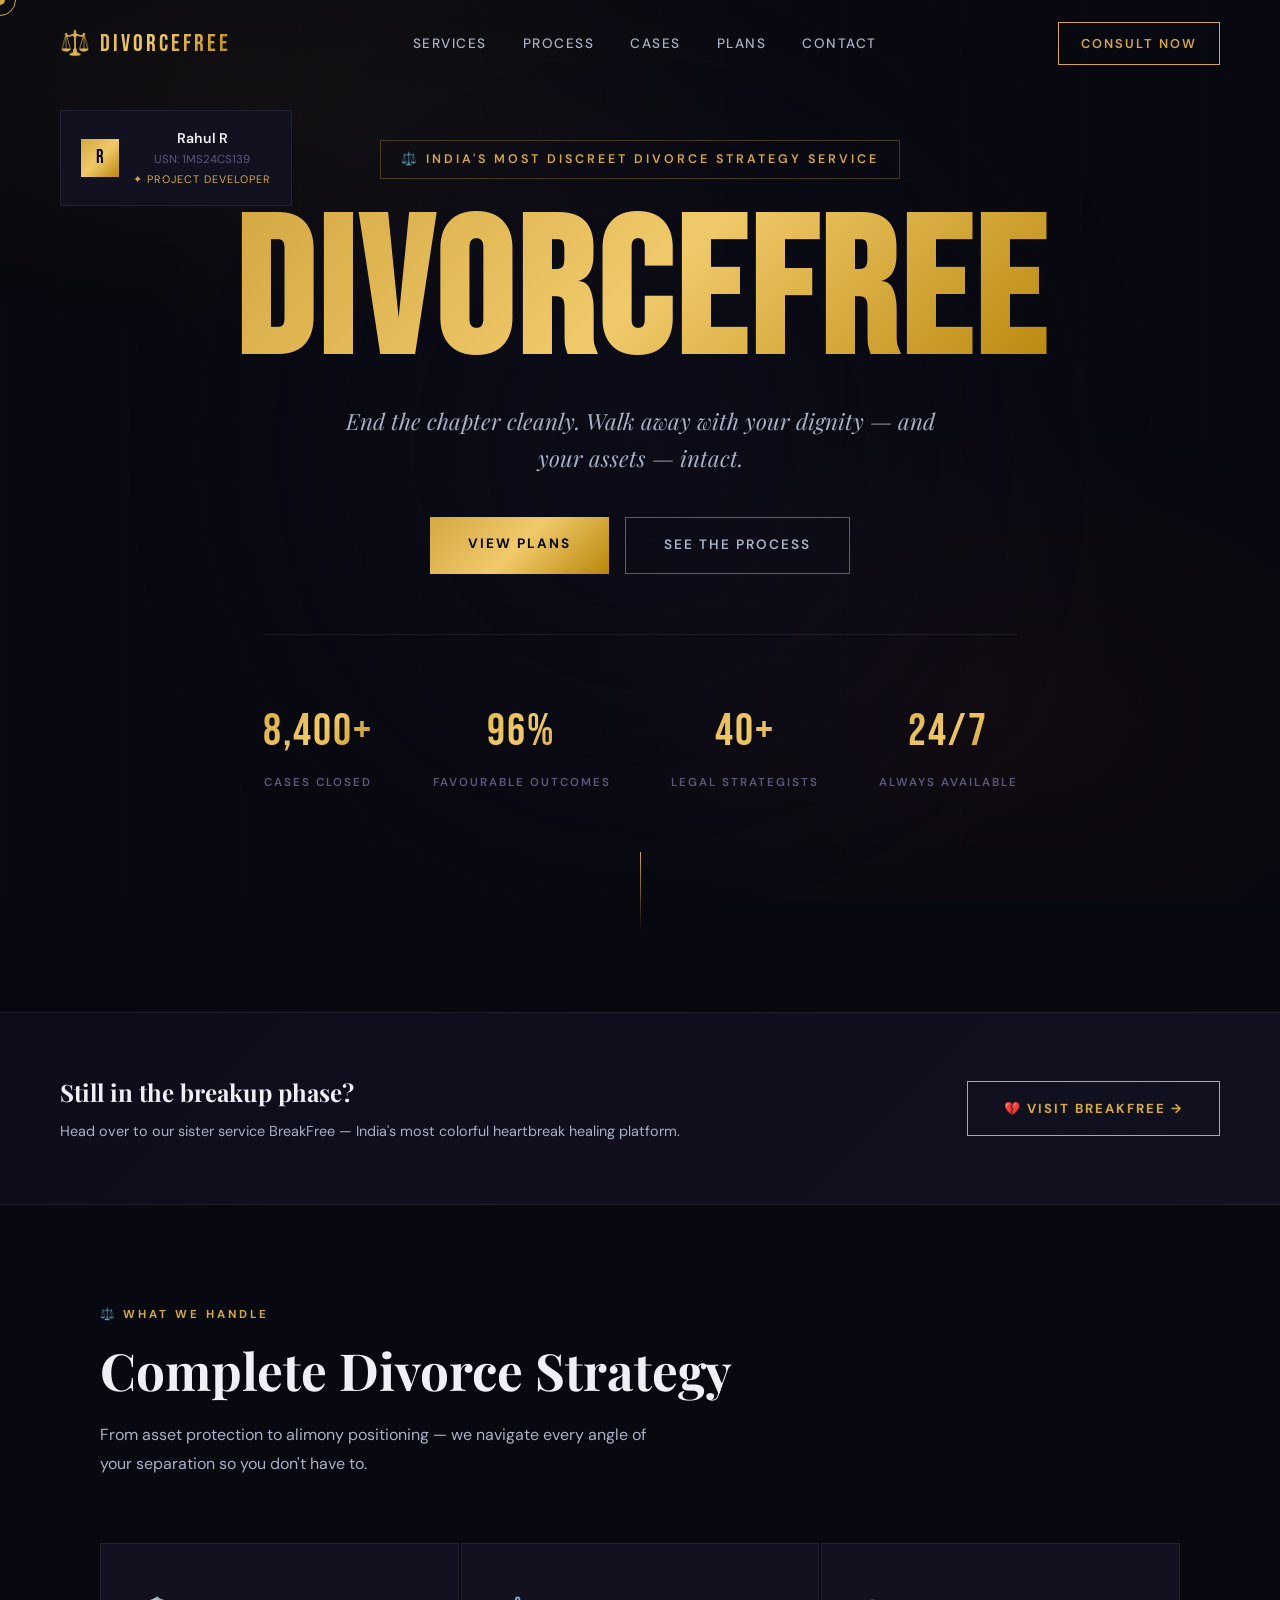
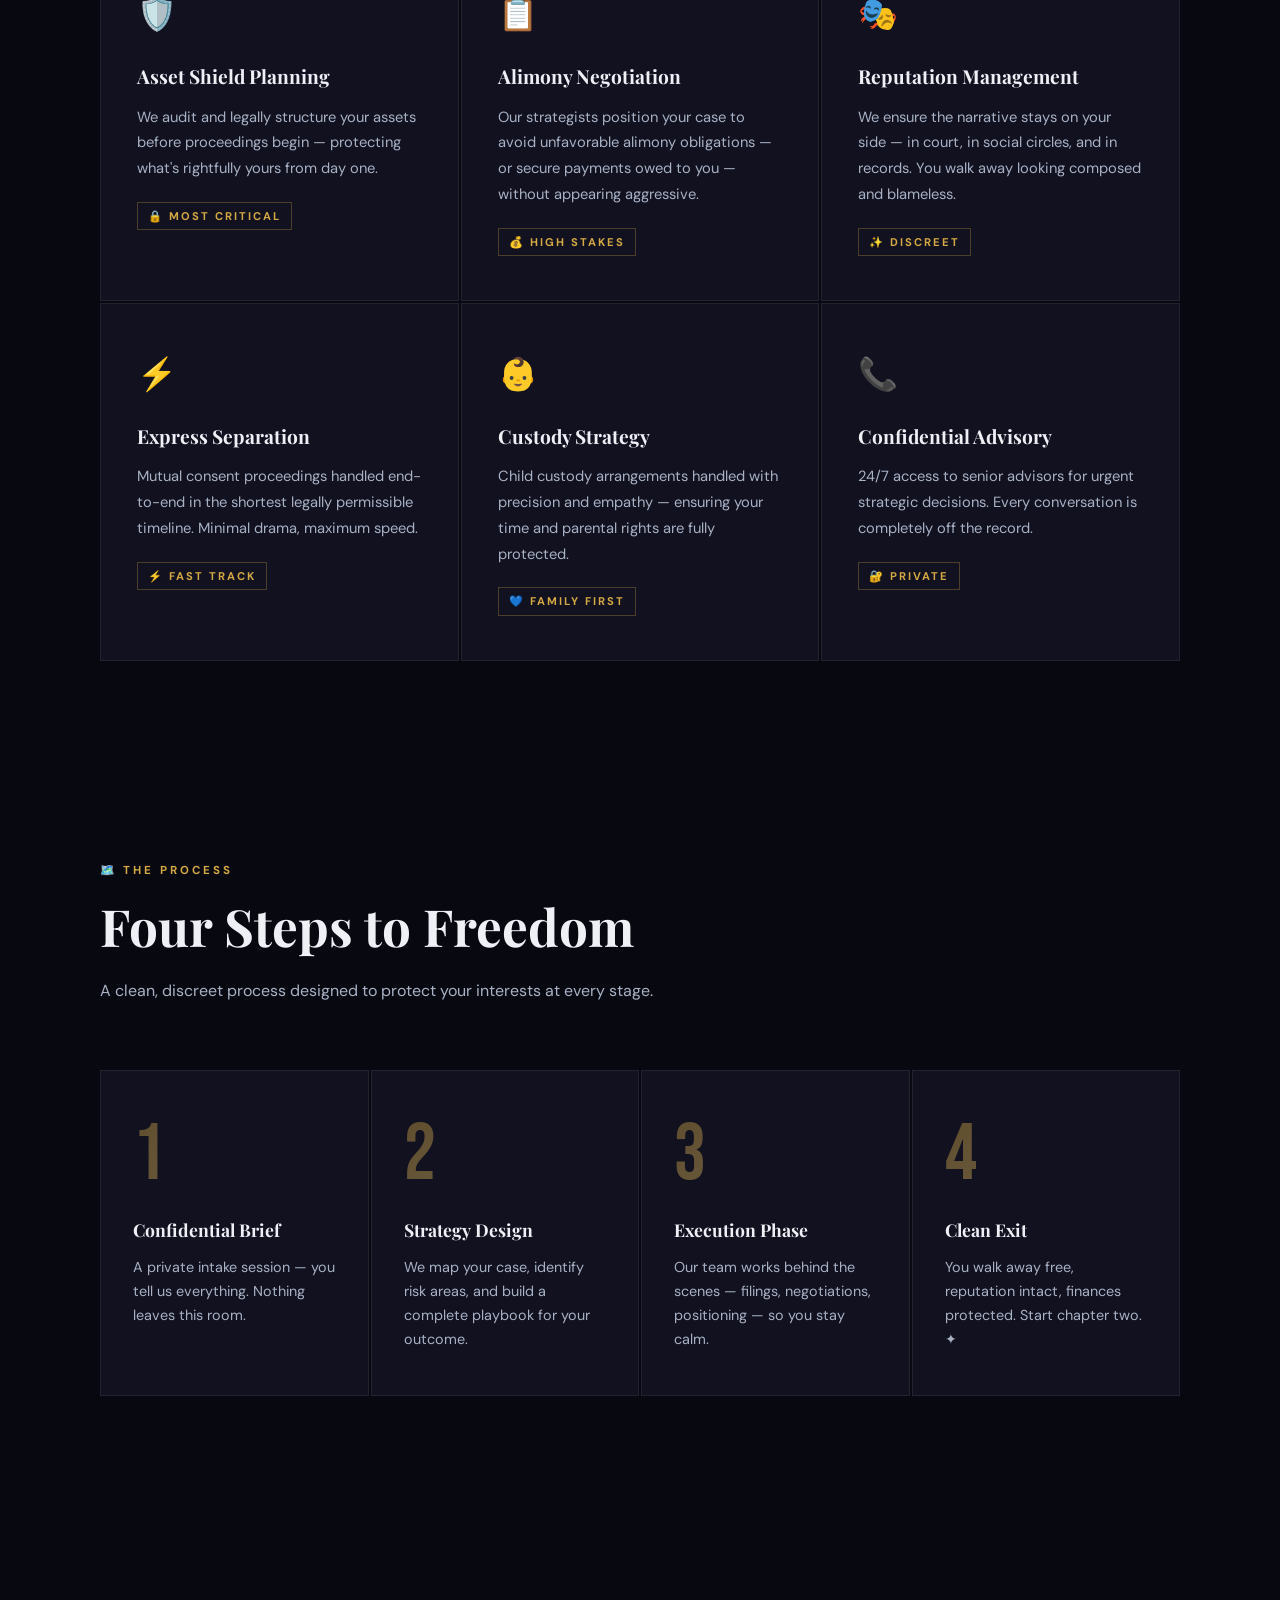
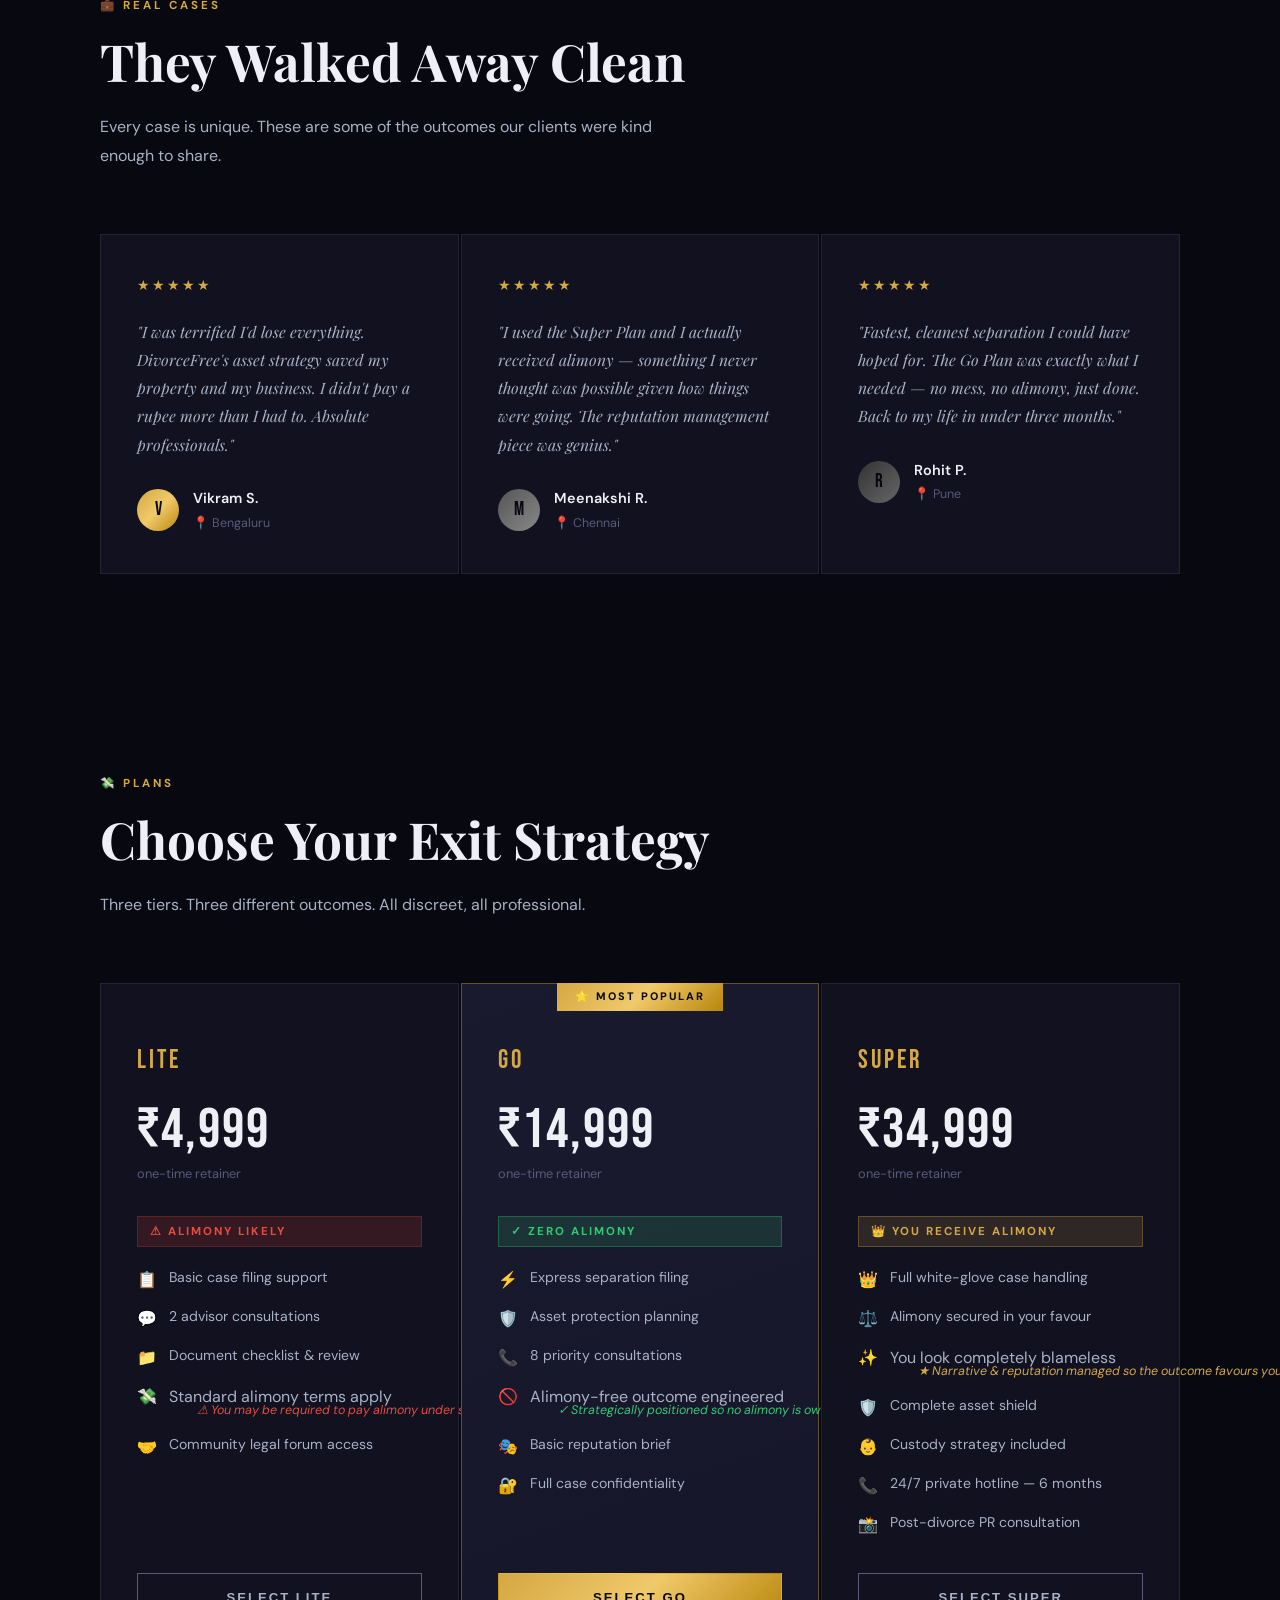
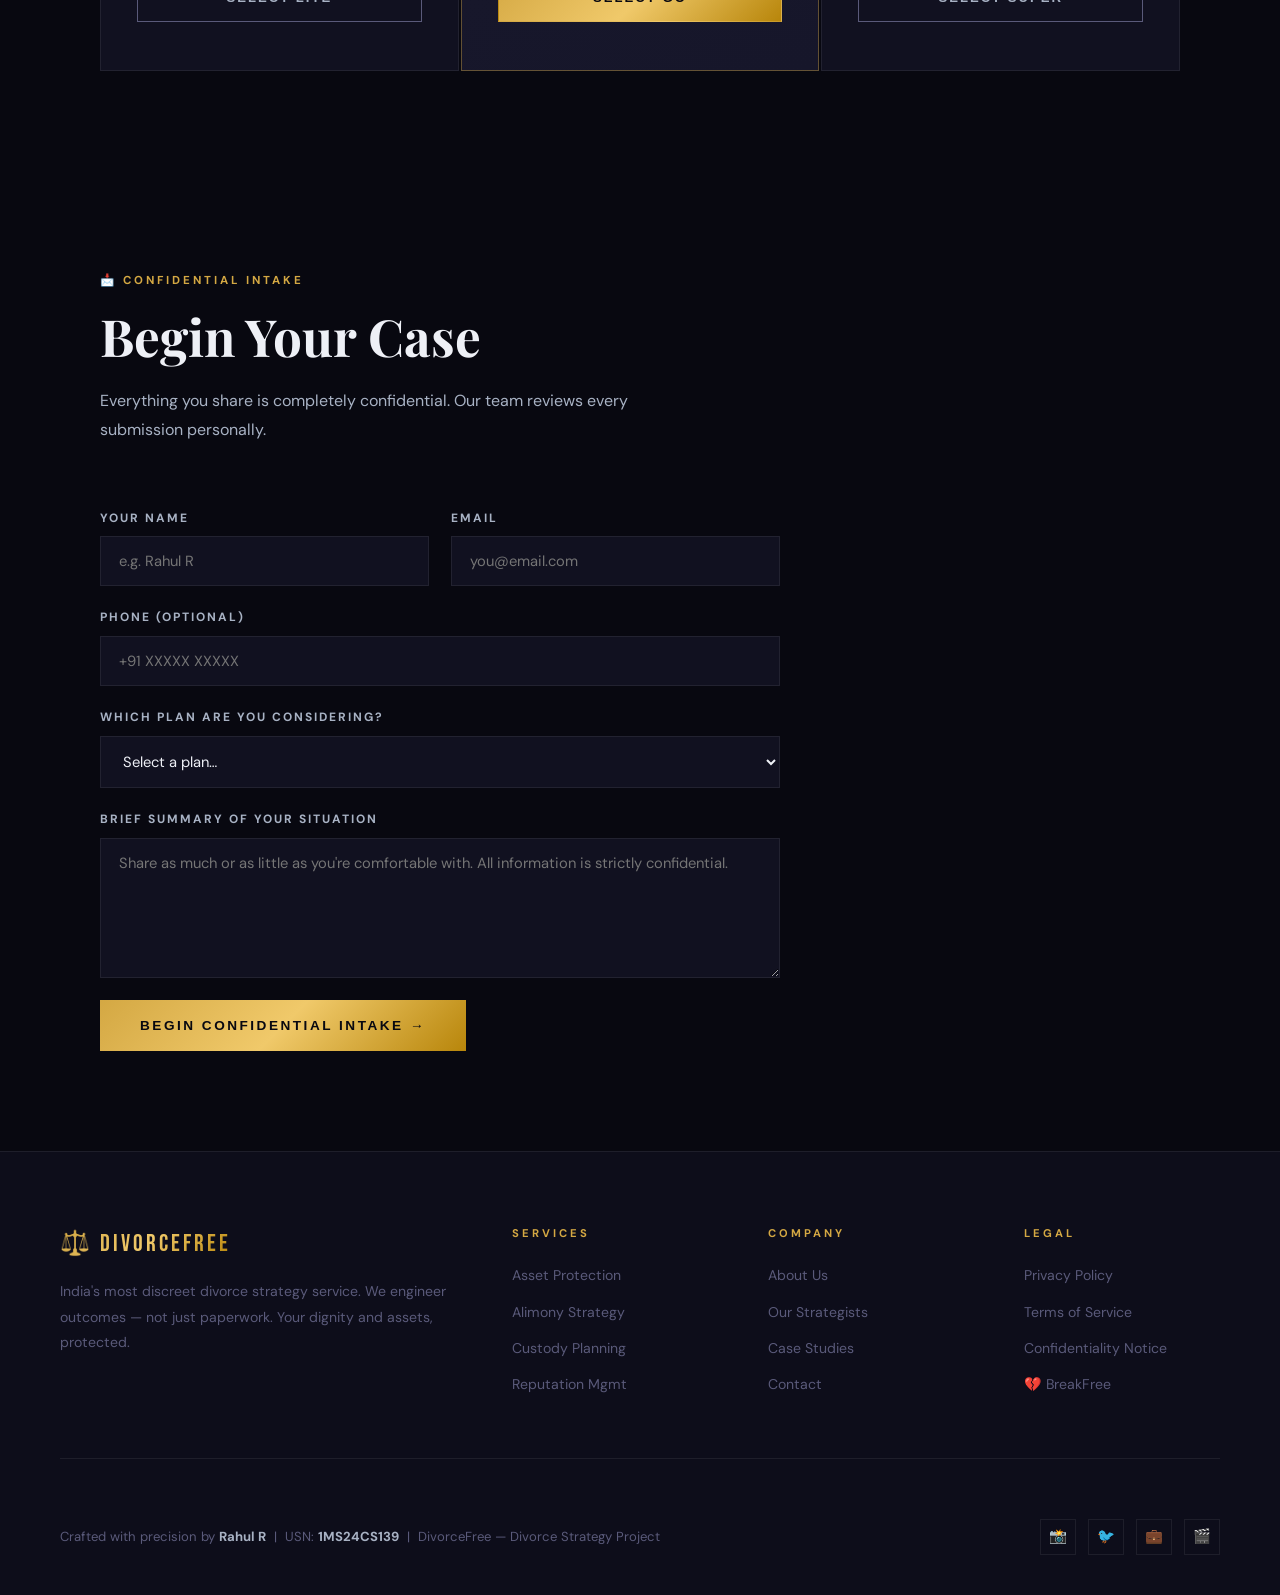
==== divorce.html @ cc5aa2af "Add files via upload" ====
<!DOCTYPE html>
<html lang="en">
<head>
  <meta charset="UTF-8" />
  <meta name="viewport" content="width=device-width, initial-scale=1.0"/>
  <title>DivorceFree — End It Clean | Rahul R</title>
  <meta name="author" content="Rahul R | 1MS24CS139"/>
  <link rel="preconnect" href="https://fonts.googleapis.com">
  <link rel="preconnect" href="https://fonts.gstatic.com" crossorigin>
  <link href="https://fonts.googleapis.com/css2?family=Bebas+Neue&family=Playfair+Display:ital,wght@0,400;0,700;1,400&family=DM+Sans:wght@300;400;500;600&display=swap" rel="stylesheet">

  <style>
    /* ── RESET & BASE ── */
    *, *::before, *::after { margin: 0; padding: 0; box-sizing: border-box; }

    :root {
      --void:        #080810;
      --deep:        #0d0d1a;
      --panel:       #111120;
      --surface:     #16162a;
      --border:      rgba(255,255,255,0.07);
      --gold:        #d4a843;
      --gold-light:  #f0c96a;
      --gold-dim:    rgba(212,168,67,0.15);
      --crimson:     #c0392b;
      --crimson-glow:rgba(192,57,43,0.25);
      --silver:      #a8b2c4;
      --white:       #eef0f6;
      --muted:       #5a5a7a;
      --grad-gold:   linear-gradient(135deg, #d4a843 0%, #f0c96a 50%, #b8860b 100%);
      --grad-dark:   linear-gradient(160deg, #0d0d1a 0%, #080810 100%);
    }

    html { scroll-behavior: smooth; }

    body {
      background: var(--void);
      color: var(--white);
      font-family: 'DM Sans', sans-serif;
      font-weight: 400;
      line-height: 1.65;
      overflow-x: hidden;
      cursor: none;
    }

    /* ── CUSTOM CURSOR ── */
    .cursor {
      position: fixed; width: 10px; height: 10px;
      background: var(--gold); border-radius: 50%;
      pointer-events: none; z-index: 99999;
      transform: translate(-50%, -50%);
      transition: width .15s, height .15s;
    }
    .cursor-ring {
      position: fixed; width: 32px; height: 32px;
      border: 1.5px solid var(--gold); border-radius: 50%;
      pointer-events: none; z-index: 99998;
      transform: translate(-50%, -50%);
      transition: width .2s, height .2s, border-color .2s;
    }

    /* ── PARTICLES ── */
    .particle {
      position: fixed; border-radius: 50%;
      pointer-events: none; z-index: 99997;
      transition: opacity .7s;
    }
    @keyframes particleFade { 0%{opacity:1;transform:translate(-50%,-50%) scale(1)} 100%{opacity:0;transform:translate(-50%,-50%) scale(0)} }

    /* ── BACKGROUND TEXTURE ── */
    .bg-texture {
      position: fixed; inset: 0; z-index: 0; pointer-events: none;
      background:
        radial-gradient(ellipse 60% 40% at 20% 10%, rgba(212,168,67,0.05) 0%, transparent 70%),
        radial-gradient(ellipse 50% 50% at 80% 80%, rgba(192,57,43,0.05) 0%, transparent 70%),
        radial-gradient(ellipse 40% 60% at 50% 50%, rgba(13,13,26,0.9) 0%, transparent 100%);
    }
    .bg-grid {
      position: fixed; inset: 0; z-index: 0; pointer-events: none; opacity: 0.025;
      background-image: linear-gradient(rgba(212,168,67,0.5) 1px, transparent 1px),
                        linear-gradient(90deg, rgba(212,168,67,0.5) 1px, transparent 1px);
      background-size: 60px 60px;
    }

    /* ── SCROLL TO TOP ── */
    .scroll-top {
      position: fixed; bottom: 32px; right: 32px; z-index: 1000;
      width: 44px; height: 44px; border-radius: 50%;
      background: var(--gold); color: var(--void);
      border: none; font-size: 1.1rem; cursor: none;
      opacity: 0; transform: translateY(20px);
      transition: opacity .3s, transform .3s;
      font-weight: 700;
    }
    .scroll-top.visible { opacity: 1; transform: translateY(0); }

    /* ── NAV ── */
    nav {
      position: fixed; top: 0; left: 0; right: 0; z-index: 900;
      display: flex; align-items: center; justify-content: space-between;
      padding: 22px 60px;
      transition: background .3s, padding .3s, backdrop-filter .3s;
    }
    nav.scrolled {
      background: rgba(8,8,16,0.9);
      backdrop-filter: blur(20px);
      padding: 14px 60px;
      border-bottom: 1px solid var(--border);
    }
    .nav-logo {
      font-family: 'Bebas Neue', sans-serif;
      font-size: 1.5rem; letter-spacing: 3px;
      background: var(--grad-gold);
      -webkit-background-clip: text; -webkit-text-fill-color: transparent; background-clip: text;
    }
    .nav-links { list-style: none; display: flex; gap: 36px; }
    .nav-links a {
      color: var(--silver); text-decoration: none; font-size: 0.85rem;
      font-weight: 500; letter-spacing: 1.5px; text-transform: uppercase;
      transition: color .2s;
    }
    .nav-links a:hover { color: var(--gold); }
    .nav-badge {
      padding: 10px 22px; border: 1px solid var(--gold);
      color: var(--gold); text-decoration: none;
      font-size: 0.8rem; font-weight: 600; letter-spacing: 2px; text-transform: uppercase;
      transition: background .2s, color .2s;
    }
    .nav-badge:hover { background: var(--gold); color: var(--void); }

    /* ── REVEAL ANIMATIONS ── */
    .reveal { opacity: 0; transform: translateY(36px); transition: opacity .7s ease, transform .7s ease; }
    .reveal.visible { opacity: 1; transform: translateY(0); }

    /* ── HERO ── */
    #hero {
      position: relative; z-index: 1;
      min-height: 100vh; display: flex; flex-direction: column;
      align-items: center; justify-content: center;
      text-align: center; padding: 140px 40px 80px;
    }
    .hero-eyebrow {
      display: inline-flex; align-items: center; gap: 10px;
      font-size: 0.78rem; font-weight: 600; letter-spacing: 3px;
      text-transform: uppercase; color: var(--gold);
      border: 1px solid rgba(212,168,67,0.3);
      padding: 8px 20px; margin-bottom: 32px;
      animation: fadeDown .8s ease both;
    }
    @keyframes fadeDown { from{opacity:0;transform:translateY(-20px)} to{opacity:1;transform:translateY(0)} }

    .hero-title {
      font-family: 'Bebas Neue', sans-serif;
      font-size: clamp(5rem, 15vw, 13rem);
      line-height: 0.9; letter-spacing: 4px;
      background: var(--grad-gold);
      -webkit-background-clip: text; -webkit-text-fill-color: transparent; background-clip: text;
      animation: fadeUp .9s .1s ease both;
      text-shadow: none;
    }
    @keyframes fadeUp { from{opacity:0;transform:translateY(40px)} to{opacity:1;transform:translateY(0)} }

    .hero-sub-line {
      font-family: 'Playfair Display', serif;
      font-style: italic; font-size: clamp(1rem, 2vw, 1.4rem);
      color: var(--silver); max-width: 600px; margin: 20px auto 40px;
      animation: fadeUp .9s .2s ease both;
    }

    .hero-cta-group {
      display: flex; gap: 16px; justify-content: center; flex-wrap: wrap;
      animation: fadeUp .9s .3s ease both;
    }
    .btn-primary {
      padding: 16px 38px; background: var(--grad-gold);
      color: var(--void); text-decoration: none;
      font-size: 0.85rem; font-weight: 700; letter-spacing: 2px; text-transform: uppercase;
      transition: opacity .2s, transform .2s;
      display: inline-block;
    }
    .btn-primary:hover { opacity: 0.85; transform: translateY(-2px); }
    .btn-secondary {
      padding: 16px 38px; border: 1px solid var(--muted);
      color: var(--silver); text-decoration: none;
      font-size: 0.85rem; font-weight: 600; letter-spacing: 2px; text-transform: uppercase;
      transition: border-color .2s, color .2s;
      display: inline-block;
    }
    .btn-secondary:hover { border-color: var(--gold); color: var(--gold); }

    .hero-divider {
      width: 1px; height: 80px;
      background: linear-gradient(to bottom, var(--gold), transparent);
      margin: 60px auto 0;
      animation: fadeUp 1s .5s ease both;
    }

    .stats-bar {
      display: flex; gap: 60px; justify-content: center; flex-wrap: wrap;
      margin-top: 60px; padding-top: 60px;
      border-top: 1px solid var(--border);
      animation: fadeUp 1s .4s ease both;
    }
    .stat-item { text-align: center; }
    .stat-num {
      font-family: 'Bebas Neue', sans-serif; font-size: 2.8rem; letter-spacing: 2px;
      background: var(--grad-gold);
      -webkit-background-clip: text; -webkit-text-fill-color: transparent; background-clip: text;
    }
    .stat-label {
      font-size: 0.72rem; font-weight: 600; letter-spacing: 2px;
      text-transform: uppercase; color: var(--muted); margin-top: 4px;
    }

    /* ── SECTIONS ── */
    section:not(#hero) {
      position: relative; z-index: 1;
      padding: 100px 60px; max-width: 1200px; margin: 0 auto;
    }
    .section-label {
      font-size: 0.72rem; font-weight: 700; letter-spacing: 3px;
      text-transform: uppercase; color: var(--gold); margin-bottom: 16px;
    }
    .section-title {
      font-family: 'Playfair Display', serif;
      font-size: clamp(2rem, 4vw, 3.2rem); font-weight: 700;
      color: var(--white); margin-bottom: 20px; line-height: 1.2;
    }
    .section-sub {
      font-size: 1rem; color: var(--silver); max-width: 560px; line-height: 1.8;
      margin-bottom: 64px;
    }

    /* ── SERVICES GRID ── */
    .services-grid {
      display: grid; grid-template-columns: repeat(auto-fit, minmax(300px, 1fr)); gap: 2px;
    }
    .service-card {
      background: var(--panel); padding: 44px 36px;
      border: 1px solid var(--border);
      transition: background .3s, border-color .3s, transform .3s;
      position: relative; overflow: hidden;
    }
    .service-card::before {
      content: ''; position: absolute; top: 0; left: 0;
      width: 100%; height: 2px;
      background: var(--grad-gold); opacity: 0;
      transition: opacity .3s;
    }
    .service-card:hover { background: var(--surface); border-color: rgba(212,168,67,0.2); }
    .service-card:hover::before { opacity: 1; }
    .service-icon { font-size: 2rem; margin-bottom: 20px; display: block; }
    .service-card h3 {
      font-family: 'Playfair Display', serif; font-size: 1.2rem;
      color: var(--white); margin-bottom: 12px;
    }
    .service-card p { font-size: 0.92rem; color: var(--silver); line-height: 1.75; }
    .card-tag {
      display: inline-block; margin-top: 20px;
      font-size: 0.7rem; font-weight: 700; letter-spacing: 2px;
      text-transform: uppercase; color: var(--gold);
      border: 1px solid rgba(212,168,67,0.3); padding: 4px 10px;
    }

    /* ── HOW IT WORKS ── */
    .steps {
      display: grid; grid-template-columns: repeat(auto-fit, minmax(220px, 1fr)); gap: 2px;
    }
    .step {
      background: var(--panel); padding: 44px 32px;
      border: 1px solid var(--border);
      position: relative; transition: background .3s;
    }
    .step:hover { background: var(--surface); }
    .step-num {
      font-family: 'Bebas Neue', sans-serif; font-size: 5rem; line-height: 1;
      background: var(--grad-gold);
      -webkit-background-clip: text; -webkit-text-fill-color: transparent; background-clip: text;
      opacity: 0.4; margin-bottom: 20px;
    }
    .step h4 {
      font-family: 'Playfair Display', serif; font-size: 1.1rem;
      color: var(--white); margin-bottom: 12px;
    }
    .step p { font-size: 0.9rem; color: var(--silver); }

    /* ── TESTIMONIALS ── */
    .testi-grid {
      display: grid; grid-template-columns: repeat(auto-fit, minmax(300px, 1fr)); gap: 2px;
    }
    .testi-card {
      background: var(--panel); padding: 40px 36px;
      border: 1px solid var(--border);
      transition: background .3s, transform .3s;
    }
    .testi-card:hover { background: var(--surface); }
    .testi-stars { font-size: 0.85rem; letter-spacing: 2px; margin-bottom: 20px; color: var(--gold); }
    .testi-text {
      font-family: 'Playfair Display', serif; font-style: italic;
      font-size: 0.98rem; color: var(--silver); line-height: 1.8; margin-bottom: 28px;
    }
    .testi-author { display: flex; align-items: center; gap: 14px; }
    .testi-ava {
      width: 42px; height: 42px; border-radius: 50%;
      display: flex; align-items: center; justify-content: center;
      font-family: 'Bebas Neue', sans-serif; font-size: 1.2rem; color: var(--void);
      background: var(--grad-gold); flex-shrink: 0;
    }
    .testi-name { font-weight: 600; font-size: 0.9rem; color: var(--white); }
    .testi-loc { font-size: 0.78rem; color: var(--muted); margin-top: 2px; }

    /* ── PRICING ── */
    .pricing-grid {
      display: grid; grid-template-columns: repeat(auto-fit, minmax(280px, 1fr)); gap: 2px;
      align-items: stretch;
    }
    .price-card {
      background: var(--panel); padding: 48px 36px;
      border: 1px solid var(--border);
      position: relative; transition: background .3s;
      display: flex; flex-direction: column;
    }
    .price-card:hover { background: var(--surface); }
    .price-card.featured {
      background: linear-gradient(160deg, #1a1a2e 0%, #16162a 100%);
      border-color: rgba(212,168,67,0.4);
    }
    .price-badge {
      position: absolute; top: -1px; left: 50%; transform: translateX(-50%);
      background: var(--grad-gold); color: var(--void);
      font-size: 0.68rem; font-weight: 800; letter-spacing: 2px; text-transform: uppercase;
      padding: 5px 18px; white-space: nowrap;
    }
    .price-plan {
      font-family: 'Bebas Neue', sans-serif; font-size: 1.6rem; letter-spacing: 3px;
      color: var(--gold); margin-bottom: 20px; margin-top: 8px;
    }
    .price-amount {
      font-family: 'Bebas Neue', sans-serif; font-size: 3.5rem; letter-spacing: 2px;
      color: var(--white); line-height: 1;
    }
    .price-period { font-size: 0.8rem; color: var(--muted); margin-bottom: 32px; margin-top: 4px; }
    .price-tag {
      display: inline-block; margin-bottom: 20px;
      font-size: 0.72rem; font-weight: 700; letter-spacing: 2px;
      text-transform: uppercase; padding: 5px 12px;
    }
    .tag-warn { background: rgba(192,57,43,0.2); color: #e74c3c; border: 1px solid rgba(192,57,43,0.3); }
    .tag-ok   { background: rgba(46,204,113,0.15); color: #2ecc71; border: 1px solid rgba(46,204,113,0.3); }
    .tag-elite{ background: var(--gold-dim); color: var(--gold); border: 1px solid rgba(212,168,67,0.3); }

    .price-features {
      list-style: none; flex: 1;
      display: flex; flex-direction: column; gap: 14px; margin-bottom: 36px;
    }
    .price-features li {
      display: flex; align-items: flex-start; gap: 12px;
      font-size: 0.88rem; color: var(--silver); line-height: 1.5;
    }
    .price-features li span { font-size: 1rem; flex-shrink: 0; margin-top: 1px; }
    .alimony-note {
      font-size: 0.78rem; color: var(--muted); margin-top: -8px;
      font-style: italic; padding-left: 28px;
    }
    .alimony-note.bad { color: #e74c3c; }
    .alimony-note.good { color: #2ecc71; }
    .alimony-note.gold { color: var(--gold); }

    .btn-plan {
      width: 100%; padding: 16px;
      background: transparent; border: 1px solid var(--muted);
      color: var(--silver); font-size: 0.82rem; font-weight: 700;
      letter-spacing: 2px; text-transform: uppercase;
      cursor: none; transition: background .2s, border-color .2s, color .2s;
    }
    .btn-plan:hover { border-color: var(--gold); color: var(--gold); }
    .btn-plan.gold-btn {
      background: var(--grad-gold); border-color: transparent;
      color: var(--void);
    }
    .btn-plan.gold-btn:hover { opacity: 0.85; color: var(--void); }

    /* ── CONTACT ── */
    .contact-form {
      max-width: 680px;
      display: flex; flex-direction: column; gap: 22px;
    }
    .form-row { display: grid; grid-template-columns: 1fr 1fr; gap: 22px; }
    .form-group { display: flex; flex-direction: column; gap: 8px; }
    .form-group label {
      font-size: 0.75rem; font-weight: 700; letter-spacing: 2px;
      text-transform: uppercase; color: var(--silver);
    }
    .form-group input,
    .form-group select,
    .form-group textarea {
      background: var(--panel); border: 1px solid var(--border);
      color: var(--white); padding: 14px 18px;
      font-family: 'DM Sans', sans-serif; font-size: 0.92rem;
      transition: border-color .2s; outline: none;
    }
    .form-group input:focus,
    .form-group select:focus,
    .form-group textarea:focus { border-color: var(--gold); }
    .form-group textarea { height: 140px; resize: vertical; }
    .form-group select option { background: var(--panel); }
    .btn-submit {
      padding: 18px 40px; background: var(--grad-gold);
      border: none; color: var(--void);
      font-size: 0.85rem; font-weight: 800; letter-spacing: 2.5px; text-transform: uppercase;
      cursor: none; width: fit-content;
      transition: opacity .2s, transform .2s;
    }
    .btn-submit:hover { opacity: 0.85; transform: translateY(-2px); }

    /* ── TOAST ── */
    .toast {
      position: fixed; bottom: 90px; left: 50%; transform: translateX(-50%) translateY(20px);
      background: var(--panel); border: 1px solid var(--gold);
      color: var(--white); padding: 14px 28px;
      font-size: 0.9rem; z-index: 9999;
      opacity: 0; transition: opacity .4s, transform .4s;
      white-space: nowrap;
    }
    .toast.show { opacity: 1; transform: translateX(-50%) translateY(0); }

    /* ── BREAKFREE LINK BANNER ── */
    .sister-banner {
      position: relative; z-index: 1;
      background: linear-gradient(135deg, #0d0d1a 0%, #111120 100%);
      border-top: 1px solid var(--border); border-bottom: 1px solid var(--border);
      padding: 60px;
      display: flex; align-items: center; justify-content: space-between;
      flex-wrap: wrap; gap: 32px; max-width: 100%;
    }
    .sister-text h3 {
      font-family: 'Playfair Display', serif; font-size: 1.5rem; color: var(--white);
      margin-bottom: 8px;
    }
    .sister-text p { font-size: 0.9rem; color: var(--silver); }
    .btn-sister {
      padding: 16px 36px; border: 1px solid var(--gold);
      color: var(--gold); text-decoration: none;
      font-size: 0.82rem; font-weight: 700; letter-spacing: 2px; text-transform: uppercase;
      transition: background .2s, color .2s; white-space: nowrap;
    }
    .btn-sister:hover { background: var(--gold); color: var(--void); }

    /* ── FOOTER ── */
    footer {
      position: relative; z-index: 1;
      background: var(--deep); border-top: 1px solid var(--border);
      padding: 72px 60px 40px;
    }
    .footer-top {
      display: grid; grid-template-columns: 2fr 1fr 1fr 1fr; gap: 60px;
      margin-bottom: 60px; padding-bottom: 60px;
      border-bottom: 1px solid var(--border);
    }
    .footer-brand p { font-size: 0.88rem; color: var(--muted); line-height: 1.8; margin-top: 16px; }
    .footer-links h5 {
      font-size: 0.7rem; font-weight: 700; letter-spacing: 3px;
      text-transform: uppercase; color: var(--gold); margin-bottom: 20px;
    }
    .footer-links ul { list-style: none; display: flex; flex-direction: column; gap: 10px; }
    .footer-links a {
      color: var(--muted); text-decoration: none; font-size: 0.88rem;
      transition: color .2s;
    }
    .footer-links a:hover { color: var(--gold); }
    .footer-bottom {
      display: flex; align-items: center; justify-content: space-between; flex-wrap: wrap; gap: 20px;
    }
    .footer-bottom p { font-size: 0.82rem; color: var(--muted); }
    .footer-bottom strong { color: var(--silver); }
    .footer-socials { display: flex; gap: 12px; }
    .social-btn {
      width: 36px; height: 36px;
      border: 1px solid var(--border);
      display: flex; align-items: center; justify-content: center;
      font-size: 0.9rem; cursor: none;
      transition: border-color .2s, background .2s;
    }
    .social-btn:hover { border-color: var(--gold); background: var(--gold-dim); }

    /* ── AUTHOR CARD ── */
    .author-card {
      position: absolute; top: 110px; left: 60px;
      background: var(--panel); border: 1px solid var(--border);
      padding: 16px 20px;
    }
    .author-inner { display: flex; align-items: center; gap: 14px; }
    .author-avatar {
      width: 38px; height: 38px;
      background: var(--grad-gold);
      display: flex; align-items: center; justify-content: center;
      font-family: 'Bebas Neue', sans-serif; font-size: 1.2rem; color: var(--void);
    }
    .author-name { font-weight: 600; font-size: 0.88rem; }
    .author-usn  { font-size: 0.72rem; color: var(--muted); }
    .author-label{ font-size: 0.68rem; color: var(--gold); letter-spacing: 1px; text-transform: uppercase; margin-top: 2px; }

    @media(max-width:768px) {
      nav { padding: 16px 24px; }
      nav.scrolled { padding: 12px 24px; }
      .nav-links { display: none; }
      section:not(#hero) { padding: 72px 24px; }
      .form-row { grid-template-columns: 1fr; }
      .footer-top { grid-template-columns: 1fr 1fr; gap: 40px; }
      .author-card { display: none; }
      .sister-banner { padding: 40px 24px; }
      footer { padding: 60px 24px 40px; }
    }
  </style>
</head>
<body>

  <!-- CUSTOM CURSOR -->
  <div class="cursor"></div>
  <div class="cursor-ring"></div>

  <!-- BACKGROUNDS -->
  <div class="bg-texture"></div>
  <div class="bg-grid"></div>

  <!-- SCROLL TO TOP -->
  <button class="scroll-top" aria-label="Scroll to top">↑</button>

  <!-- ════════════════════════
       NAVIGATION
  ════════════════════════ -->
  <nav>
    <span class="nav-logo">⚖️ DivorceFree</span>
    <ul class="nav-links">
      <li><a href="#services">Services</a></li>
      <li><a href="#how">Process</a></li>
      <li><a href="#testimonials">Cases</a></li>
      <li><a href="#pricing">Plans</a></li>
      <li><a href="#contact">Contact</a></li>
    </ul>
    <a href="#contact" class="nav-badge">Consult Now</a>
  </nav>

  <!-- ════════════════════════
       HERO
  ════════════════════════ -->
  <section id="hero">

    <div class="author-card reveal">
      <div class="author-inner">
        <div class="author-avatar">R</div>
        <div class="author-info">
          <div class="author-name">Rahul R</div>
          <div class="author-usn">USN: 1MS24CS139</div>
          <div class="author-label">✦ Project Developer</div>
        </div>
      </div>
    </div>

    <div class="hero-eyebrow">⚖️ India's Most Discreet Divorce Strategy Service</div>

    <h1 class="hero-title">DivorceFree</h1>

    <p class="hero-sub-line">
      End the chapter cleanly. Walk away with your dignity — and your assets — intact.
    </p>

    <div class="hero-cta-group">
      <a href="#pricing" class="btn-primary">View Plans</a>
      <a href="#how" class="btn-secondary">See The Process</a>
    </div>

    <div class="stats-bar reveal">
      <div class="stat-item">
        <div class="stat-num" data-count="8400" data-suffix="+">0+</div>
        <div class="stat-label">Cases Closed</div>
      </div>
      <div class="stat-item">
        <div class="stat-num" data-count="96" data-suffix="%">0%</div>
        <div class="stat-label">Favourable Outcomes</div>
      </div>
      <div class="stat-item">
        <div class="stat-num" data-count="40" data-suffix="+">0+</div>
        <div class="stat-label">Legal Strategists</div>
      </div>
      <div class="stat-item">
        <div class="stat-num" data-count="24" data-suffix="/7">0</div>
        <div class="stat-label">Always Available</div>
      </div>
    </div>

    <div class="hero-divider"></div>
  </section>

  <!-- ════════════════════════
       SISTER SITE BANNER
  ════════════════════════ -->
  <div class="sister-banner reveal">
    <div class="sister-text">
      <h3>Still in the breakup phase?</h3>
      <p>Head over to our sister service BreakFree — India's most colorful heartbreak healing platform.</p>
    </div>
    <a href="index.html" class="btn-sister">💔 Visit BreakFree →</a>
  </div>

  <!-- ════════════════════════
       SERVICES
  ════════════════════════ -->
  <section id="services">
    <div class="section-label">⚖️ What We Handle</div>
    <h2 class="section-title">Complete Divorce Strategy</h2>
    <p class="section-sub">
      From asset protection to alimony positioning — we navigate every angle of your separation so you don't have to.
    </p>

    <div class="services-grid">

      <div class="service-card reveal">
        <div class="service-icon">🛡️</div>
        <h3>Asset Shield Planning</h3>
        <p>We audit and legally structure your assets before proceedings begin — protecting what's rightfully yours from day one.</p>
        <span class="card-tag">🔒 Most Critical</span>
      </div>

      <div class="service-card reveal" style="transition-delay:.1s">
        <div class="service-icon">📋</div>
        <h3>Alimony Negotiation</h3>
        <p>Our strategists position your case to avoid unfavorable alimony obligations — or secure payments owed to you — without appearing aggressive.</p>
        <span class="card-tag">💰 High Stakes</span>
      </div>

      <div class="service-card reveal" style="transition-delay:.2s">
        <div class="service-icon">🎭</div>
        <h3>Reputation Management</h3>
        <p>We ensure the narrative stays on your side — in court, in social circles, and in records. You walk away looking composed and blameless.</p>
        <span class="card-tag">✨ Discreet</span>
      </div>

      <div class="service-card reveal" style="transition-delay:.3s">
        <div class="service-icon">⚡</div>
        <h3>Express Separation</h3>
        <p>Mutual consent proceedings handled end-to-end in the shortest legally permissible timeline. Minimal drama, maximum speed.</p>
        <span class="card-tag">⚡ Fast Track</span>
      </div>

      <div class="service-card reveal" style="transition-delay:.1s">
        <div class="service-icon">👶</div>
        <h3>Custody Strategy</h3>
        <p>Child custody arrangements handled with precision and empathy — ensuring your time and parental rights are fully protected.</p>
        <span class="card-tag">💙 Family First</span>
      </div>

      <div class="service-card reveal" style="transition-delay:.2s">
        <div class="service-icon">📞</div>
        <h3>Confidential Advisory</h3>
        <p>24/7 access to senior advisors for urgent strategic decisions. Every conversation is completely off the record.</p>
        <span class="card-tag">🔐 Private</span>
      </div>

    </div>
  </section>

  <!-- ════════════════════════
       HOW IT WORKS
  ════════════════════════ -->
  <section id="how">
    <div class="section-label">🗺️ The Process</div>
    <h2 class="section-title">Four Steps to Freedom</h2>
    <p class="section-sub">
      A clean, discreet process designed to protect your interests at every stage.
    </p>

    <div class="steps reveal">
      <div class="step">
        <div class="step-num">1</div>
        <h4>Confidential Brief</h4>
        <p>A private intake session — you tell us everything. Nothing leaves this room.</p>
      </div>
      <div class="step">
        <div class="step-num">2</div>
        <h4>Strategy Design</h4>
        <p>We map your case, identify risk areas, and build a complete playbook for your outcome.</p>
      </div>
      <div class="step">
        <div class="step-num">3</div>
        <h4>Execution Phase</h4>
        <p>Our team works behind the scenes — filings, negotiations, positioning — so you stay calm.</p>
      </div>
      <div class="step">
        <div class="step-num">4</div>
        <h4>Clean Exit</h4>
        <p>You walk away free, reputation intact, finances protected. Start chapter two. ✦</p>
      </div>
    </div>
  </section>

  <!-- ════════════════════════
       TESTIMONIALS
  ════════════════════════ -->
  <section id="testimonials">
    <div class="section-label">💼 Real Cases</div>
    <h2 class="section-title">They Walked Away Clean</h2>
    <p class="section-sub">
      Every case is unique. These are some of the outcomes our clients were kind enough to share.
    </p>

    <div class="testi-grid">

      <div class="testi-card reveal">
        <div class="testi-stars">★★★★★</div>
        <p class="testi-text">"I was terrified I'd lose everything. DivorceFree's asset strategy saved my property and my business. I didn't pay a rupee more than I had to. Absolute professionals."</p>
        <div class="testi-author">
          <div class="testi-ava">V</div>
          <div>
            <div class="testi-name">Vikram S.</div>
            <div class="testi-loc">📍 Bengaluru</div>
          </div>
        </div>
      </div>

      <div class="testi-card reveal" style="transition-delay:.15s">
        <div class="testi-stars">★★★★★</div>
        <p class="testi-text">"I used the Super Plan and I actually received alimony — something I never thought was possible given how things were going. The reputation management piece was genius."</p>
        <div class="testi-author">
          <div class="testi-ava" style="background:linear-gradient(135deg,#555,#888);">M</div>
          <div>
            <div class="testi-name">Meenakshi R.</div>
            <div class="testi-loc">📍 Chennai</div>
          </div>
        </div>
      </div>

      <div class="testi-card reveal" style="transition-delay:.3s">
        <div class="testi-stars">★★★★★</div>
        <p class="testi-text">"Fastest, cleanest separation I could have hoped for. The Go Plan was exactly what I needed — no mess, no alimony, just done. Back to my life in under three months."</p>
        <div class="testi-author">
          <div class="testi-ava" style="background:linear-gradient(135deg,#333,#666);">R</div>
          <div>
            <div class="testi-name">Rohit P.</div>
            <div class="testi-loc">📍 Pune</div>
          </div>
        </div>
      </div>

    </div>
  </section>

  <!-- ════════════════════════
       PRICING
  ════════════════════════ -->
  <section id="pricing">
    <div class="section-label">💸 Plans</div>
    <h2 class="section-title">Choose Your Exit Strategy</h2>
    <p class="section-sub">
      Three tiers. Three different outcomes. All discreet, all professional.
    </p>

    <div class="pricing-grid">

      <!-- LITE -->
      <div class="price-card reveal">
        <div class="price-plan">Lite</div>
        <div class="price-amount">₹4,999</div>
        <div class="price-period">one-time retainer</div>
        <span class="price-tag tag-warn">⚠ Alimony Likely</span>
        <ul class="price-features">
          <li><span>📋</span> Basic case filing support</li>
          <li><span>💬</span> 2 advisor consultations</li>
          <li><span>📁</span> Document checklist & review</li>
          <li>
            <span>💸</span>
            <span>
              Standard alimony terms apply
              <div class="alimony-note bad">⚠ You may be required to pay alimony under standard proceedings.</div>
            </span>
          </li>
          <li><span>🤝</span> Community legal forum access</li>
        </ul>
        <button class="btn-plan">Select Lite</button>
      </div>

      <!-- GO -->
      <div class="price-card featured reveal" style="transition-delay:.15s">
        <div class="price-badge">⭐ Most Popular</div>
        <div class="price-plan">Go</div>
        <div class="price-amount">₹14,999</div>
        <div class="price-period">one-time retainer</div>
        <span class="price-tag tag-ok">✓ Zero Alimony</span>
        <ul class="price-features">
          <li><span>⚡</span> Express separation filing</li>
          <li><span>🛡️</span> Asset protection planning</li>
          <li><span>📞</span> 8 priority consultations</li>
          <li>
            <span>🚫</span>
            <span>
              Alimony-free outcome engineered
              <div class="alimony-note good">✓ Strategically positioned so no alimony is owed by either party.</div>
            </span>
          </li>
          <li><span>🎭</span> Basic reputation brief</li>
          <li><span>🔐</span> Full case confidentiality</li>
        </ul>
        <button class="btn-plan gold-btn">Select Go</button>
      </div>

      <!-- SUPER -->
      <div class="price-card reveal" style="transition-delay:.3s">
        <div class="price-plan">Super</div>
        <div class="price-amount">₹34,999</div>
        <div class="price-period">one-time retainer</div>
        <span class="price-tag tag-elite">👑 You Receive Alimony</span>
        <ul class="price-features">
          <li><span>👑</span> Full white-glove case handling</li>
          <li><span>⚖️</span> Alimony secured in your favour</li>
          <li>
            <span>✨</span>
            <span>
              You look completely blameless
              <div class="alimony-note gold">★ Narrative & reputation managed so the outcome favours you entirely.</div>
            </span>
          </li>
          <li><span>🛡️</span> Complete asset shield</li>
          <li><span>👶</span> Custody strategy included</li>
          <li><span>📞</span> 24/7 private hotline — 6 months</li>
          <li><span>📸</span> Post-divorce PR consultation</li>
        </ul>
        <button class="btn-plan">Select Super</button>
      </div>

    </div>
  </section>

  <!-- ════════════════════════
       CONTACT
  ════════════════════════ -->
  <section id="contact">
    <div class="section-label">📩 Confidential Intake</div>
    <h2 class="section-title">Begin Your Case</h2>
    <p class="section-sub">
      Everything you share is completely confidential. Our team reviews every submission personally.
    </p>

    <form class="contact-form reveal" id="contactForm">
      <div class="form-row">
        <div class="form-group">
          <label>Your Name</label>
          <input type="text" placeholder="e.g. Rahul R" required />
        </div>
        <div class="form-group">
          <label>Email</label>
          <input type="email" placeholder="you@email.com" required />
        </div>
      </div>
      <div class="form-group">
        <label>Phone (optional)</label>
        <input type="tel" placeholder="+91 XXXXX XXXXX" />
      </div>
      <div class="form-group">
        <label>Which Plan Are You Considering?</label>
        <select required>
          <option value="" disabled selected>Select a plan…</option>
          <option>⚠ Lite — Basic Support (Alimony May Apply)</option>
          <option>✓ Go — Clean Exit, Zero Alimony</option>
          <option>👑 Super — You Receive Alimony, Look Blameless</option>
          <option>💬 Not Sure — I Need a Consultation First</option>
        </select>
      </div>
      <div class="form-group">
        <label>Brief Summary of Your Situation</label>
        <textarea placeholder="Share as much or as little as you're comfortable with. All information is strictly confidential."></textarea>
      </div>
      <button type="submit" class="btn-submit">Begin Confidential Intake →</button>
    </form>
  </section>

  <!-- ════════════════════════
       FOOTER
  ════════════════════════ -->
  <footer>
    <div class="footer-top">
      <div class="footer-brand">
        <span class="nav-logo">⚖️ DivorceFree</span>
        <p>India's most discreet divorce strategy service. We engineer outcomes — not just paperwork. Your dignity and assets, protected.</p>
      </div>

      <div class="footer-links">
        <h5>Services</h5>
        <ul>
          <li><a href="#services">Asset Protection</a></li>
          <li><a href="#services">Alimony Strategy</a></li>
          <li><a href="#services">Custody Planning</a></li>
          <li><a href="#services">Reputation Mgmt</a></li>
        </ul>
      </div>

      <div class="footer-links">
        <h5>Company</h5>
        <ul>
          <li><a href="#">About Us</a></li>
          <li><a href="#">Our Strategists</a></li>
          <li><a href="#testimonials">Case Studies</a></li>
          <li><a href="#contact">Contact</a></li>
        </ul>
      </div>

      <div class="footer-links">
        <h5>Legal</h5>
        <ul>
          <li><a href="#">Privacy Policy</a></li>
          <li><a href="#">Terms of Service</a></li>
          <li><a href="#">Confidentiality Notice</a></li>
          <li><a href="index.html">💔 BreakFree</a></li>
        </ul>
      </div>
    </div>

    <div class="footer-bottom">
      <p>
        Crafted with precision by <strong>Rahul R</strong> &nbsp;|&nbsp; USN: <strong>1MS24CS139</strong>
        &nbsp;|&nbsp; DivorceFree — Divorce Strategy Project
      </p>
      <div class="footer-socials">
        <div class="social-btn" title="Instagram">📸</div>
        <div class="social-btn" title="Twitter">🐦</div>
        <div class="social-btn" title="LinkedIn">💼</div>
        <div class="social-btn" title="YouTube">🎬</div>
      </div>
    </div>
  </footer>

  <!-- TOAST -->
  <script>
  document.addEventListener('DOMContentLoaded', () => {

    /* ── CUSTOM CURSOR ── */
    const cursor = document.querySelector('.cursor');
    const cursorRing = document.querySelector('.cursor-ring');
    let mouseX = 0, mouseY = 0, ringX = 0, ringY = 0;
    document.addEventListener('mousemove', (e) => {
      mouseX = e.clientX; mouseY = e.clientY;
      cursor.style.left = mouseX + 'px'; cursor.style.top = mouseY + 'px';
    });
    function animateCursor() {
      ringX += (mouseX - ringX) * 0.12; ringY += (mouseY - ringY) * 0.12;
      cursorRing.style.left = ringX + 'px'; cursorRing.style.top = ringY + 'px';
      requestAnimationFrame(animateCursor);
    }
    animateCursor();
    document.querySelectorAll('a, button, .service-card, .price-card, .testi-card, .step').forEach(el => {
      el.addEventListener('mouseenter', () => {
        cursor.style.width = '18px'; cursor.style.height = '18px';
        cursorRing.style.width = '48px'; cursorRing.style.height = '48px';
        cursorRing.style.borderColor = '#d4a843';
      });
      el.addEventListener('mouseleave', () => {
        cursor.style.width = '10px'; cursor.style.height = '10px';
        cursorRing.style.width = '32px'; cursorRing.style.height = '32px';
        cursorRing.style.borderColor = '#d4a843';
      });
    });

    /* ── PARTICLES ── */
    const pColors = ['#d4a843','#f0c96a','#b8860b','#a8b2c4','#eef0f6','#c0392b'];
    document.addEventListener('click', (e) => {
      for (let i = 0; i < 8; i++) {
        const p = document.createElement('div');
        p.classList.add('particle');
        const size = Math.random() * 10 + 4;
        const angle = Math.random() * 360;
        const dist = Math.random() * 60 + 20;
        const color = pColors[Math.floor(Math.random() * pColors.length)];
        const dx = Math.cos(angle * Math.PI / 180) * dist;
        const dy = Math.sin(angle * Math.PI / 180) * dist;
        p.style.cssText = `left:${e.clientX}px;top:${e.clientY}px;width:${size}px;height:${size}px;background:${color};transform:translate(-50%,-50%);animation:particleFade 0.7s ease forwards;`;
        document.body.appendChild(p);
        requestAnimationFrame(() => {
          p.style.left = (e.clientX + dx) + 'px';
          p.style.top = (e.clientY + dy) + 'px';
          p.style.transition = 'left 0.7s ease, top 0.7s ease';
        });
        setTimeout(() => p.remove(), 800);
      }
    });

    /* ── NAVBAR SCROLL ── */
    const nav = document.querySelector('nav');
    window.addEventListener('scroll', () => nav.classList.toggle('scrolled', window.scrollY > 40));

    /* ── SCROLL REVEAL ── */
    const observer = new IntersectionObserver((entries) => {
      entries.forEach(entry => { if (entry.isIntersecting) entry.target.classList.add('visible'); });
    }, { threshold: 0.12, rootMargin: '0px 0px -60px 0px' });
    document.querySelectorAll('.reveal').forEach(el => observer.observe(el));

    /* ── SCROLL TO TOP ── */
    const scrollBtn = document.querySelector('.scroll-top');
    window.addEventListener('scroll', () => scrollBtn.classList.toggle('visible', window.scrollY > 400));
    scrollBtn.addEventListener('click', () => window.scrollTo({ top: 0, behavior: 'smooth' }));

    /* ── TOAST ── */
    function showToast(msg) {
      const existing = document.querySelector('.toast');
      if (existing) existing.remove();
      const toast = document.createElement('div');
      toast.className = 'toast'; toast.textContent = msg;
      document.body.appendChild(toast);
      requestAnimationFrame(() => toast.classList.add('show'));
      setTimeout(() => { toast.classList.remove('show'); setTimeout(() => toast.remove(), 400); }, 3500);
    }

    /* ── CONTACT FORM ── */
    const form = document.getElementById('contactForm');
    form.addEventListener('submit', (e) => {
      e.preventDefault();
      const btn = form.querySelector('.btn-submit');
      btn.textContent = '⚖️ Submitting...'; btn.style.opacity = '0.7';
      setTimeout(() => {
        btn.textContent = '✅ Intake Received';
        btn.style.opacity = '1';
        showToast('🔐 Your case intake is secure. We will contact you within 24 hours.');
        form.reset();
        setTimeout(() => { btn.textContent = 'Begin Confidential Intake →'; }, 3000);
      }, 1600);
    });

    /* ── PRICING BUTTONS ── */
    document.querySelectorAll('.btn-plan').forEach(btn => {
      btn.addEventListener('click', () => {
        const plan = btn.closest('.price-card').querySelector('.price-plan').textContent;
        showToast(`⚖️ You selected the ${plan} plan. Our team will reach out shortly.`);
      });
    });

    /* ── SMOOTH NAV LINKS ── */
    document.querySelectorAll('a[href^="#"]').forEach(link => {
      link.addEventListener('click', (e) => {
        const target = document.querySelector(link.getAttribute('href'));
        if (target) { e.preventDefault(); target.scrollIntoView({ behavior: 'smooth', block: 'start' }); }
      });
    });

    /* ── ANIMATED COUNTERS ── */
    function animateCount(el, target, suffix = '') {
      let start = 0; const step = target / 60;
      const timer = setInterval(() => {
        start += step;
        if (start >= target) { el.textContent = target.toLocaleString() + suffix; clearInterval(timer); }
        else { el.textContent = Math.floor(start).toLocaleString() + suffix; }
      }, 25);
    }
    const statObserver = new IntersectionObserver((entries) => {
      entries.forEach(entry => {
        if (entry.isIntersecting) {
          entry.target.querySelectorAll('[data-count]').forEach(stat => {
            animateCount(stat, parseInt(stat.dataset.count), stat.dataset.suffix || '');
          });
          statObserver.unobserve(entry.target);
        }
      });
    }, { threshold: 0.5 });
    const statsSection = document.querySelector('.stats-bar');
    if (statsSection) statObserver.observe(statsSection);

    /* ── CARD TILT ── */
    document.querySelectorAll('.service-card, .testi-card').forEach(card => {
      card.addEventListener('mousemove', (e) => {
        const rect = card.getBoundingClientRect();
        const x = e.clientX - rect.left - rect.width / 2;
        const y = e.clientY - rect.top - rect.height / 2;
        card.style.transform = `perspective(800px) rotateX(${(-y/rect.height)*6}deg) rotateY(${(x/rect.width)*6}deg) translateY(-6px)`;
      });
      card.addEventListener('mouseleave', () => { card.style.transform = ''; });
    });

  });
  </script>

</body>
</html>
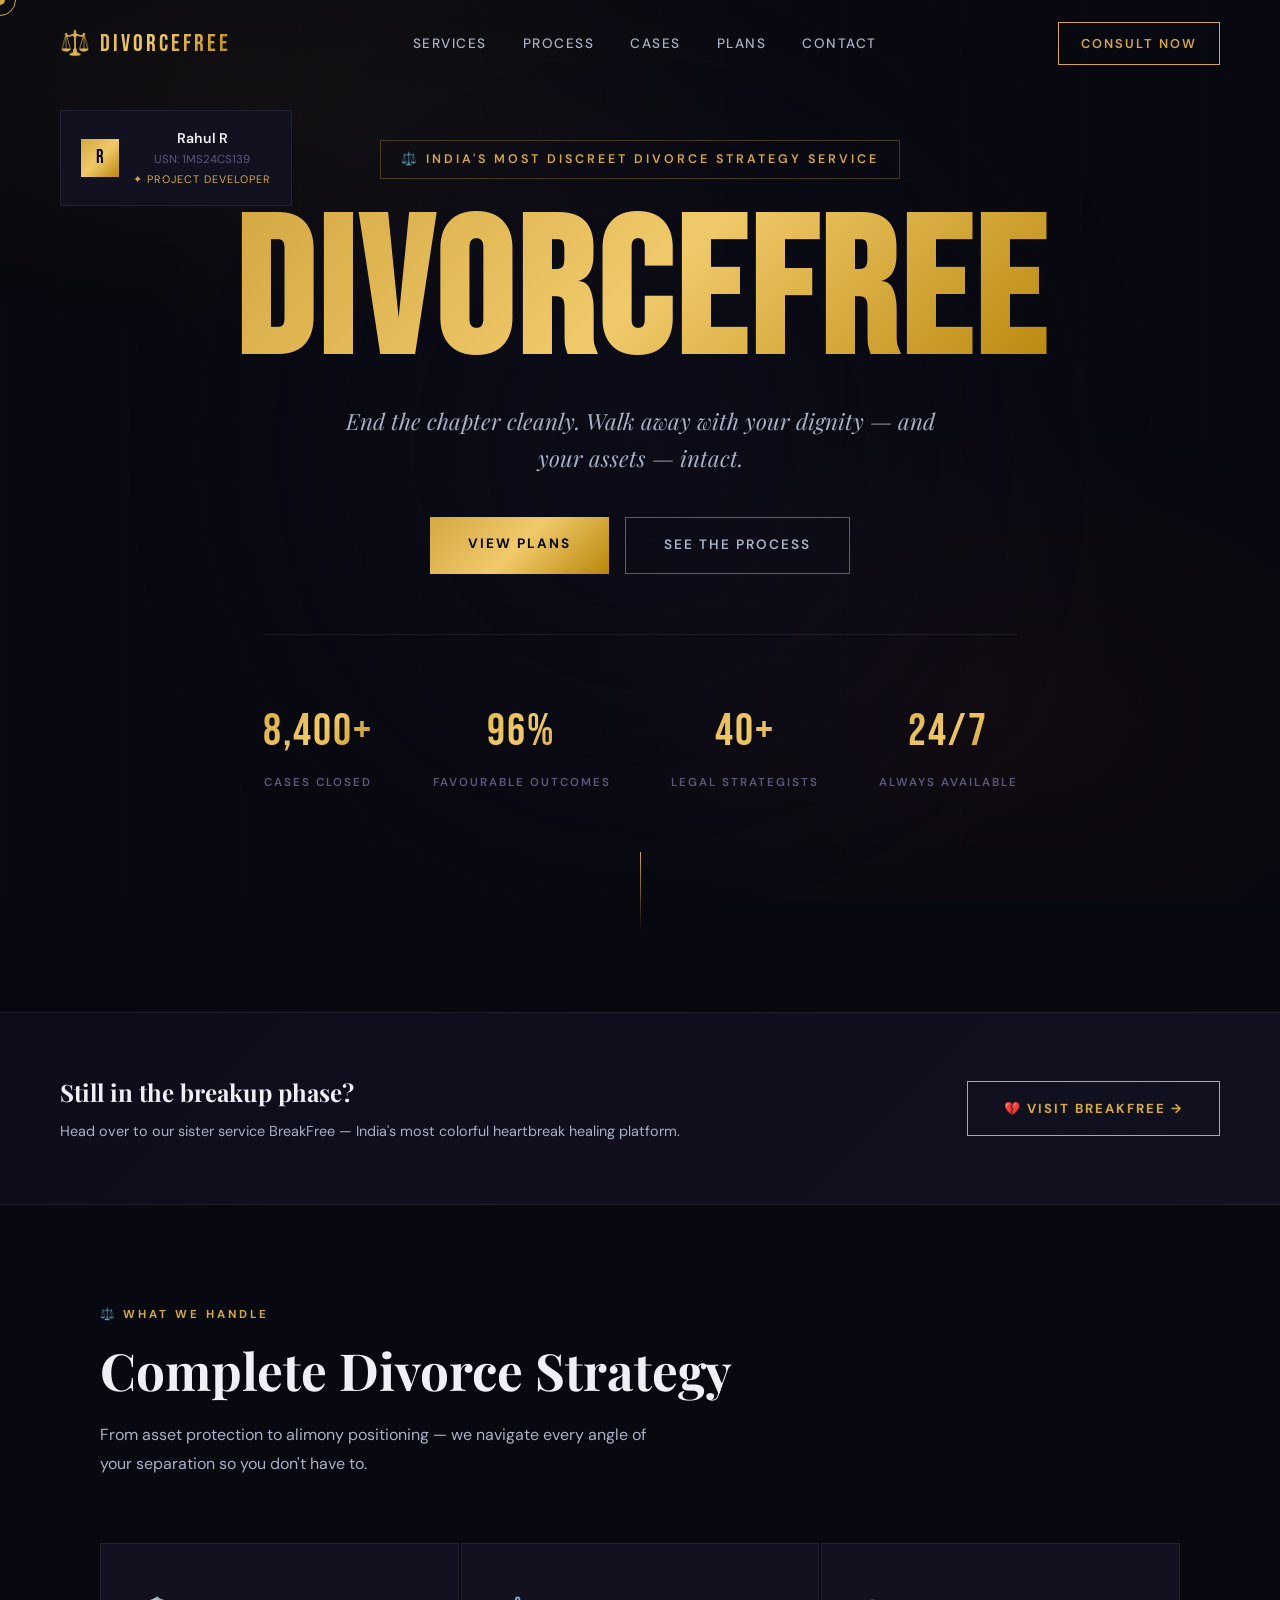
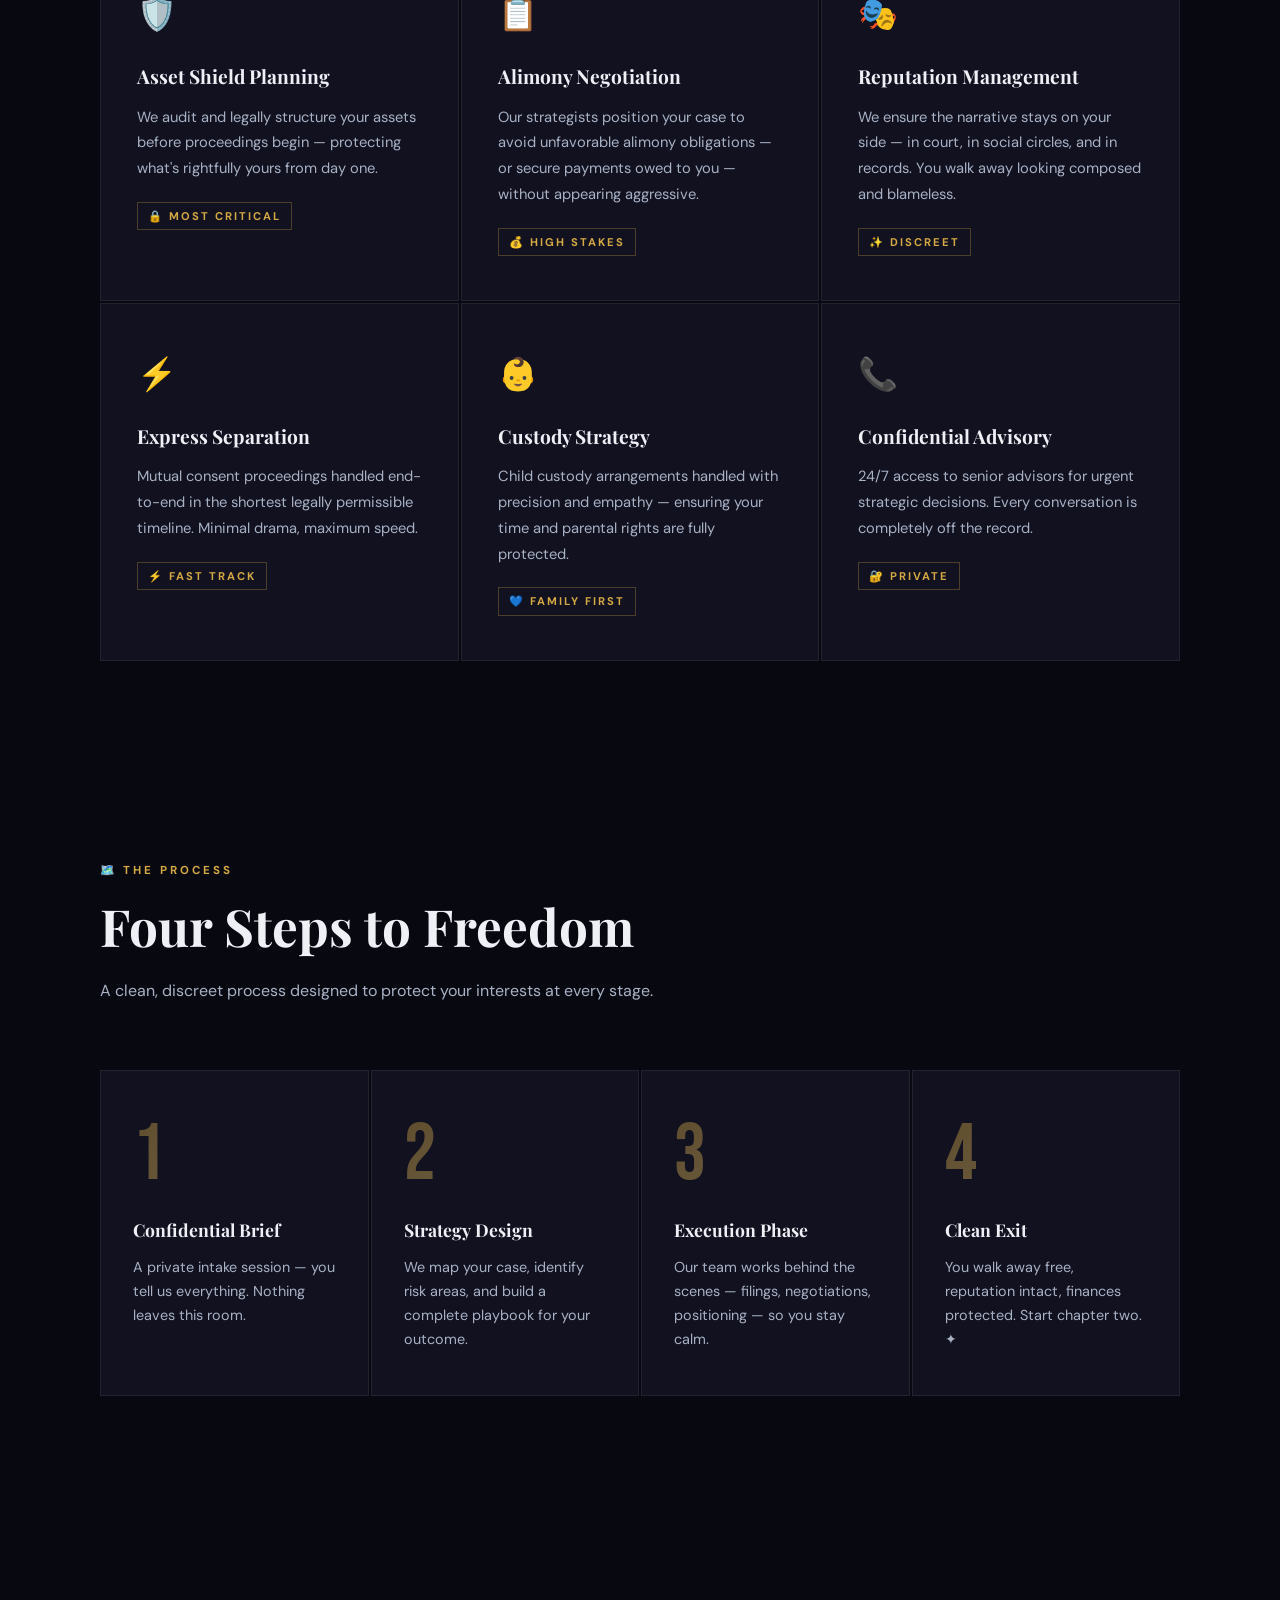
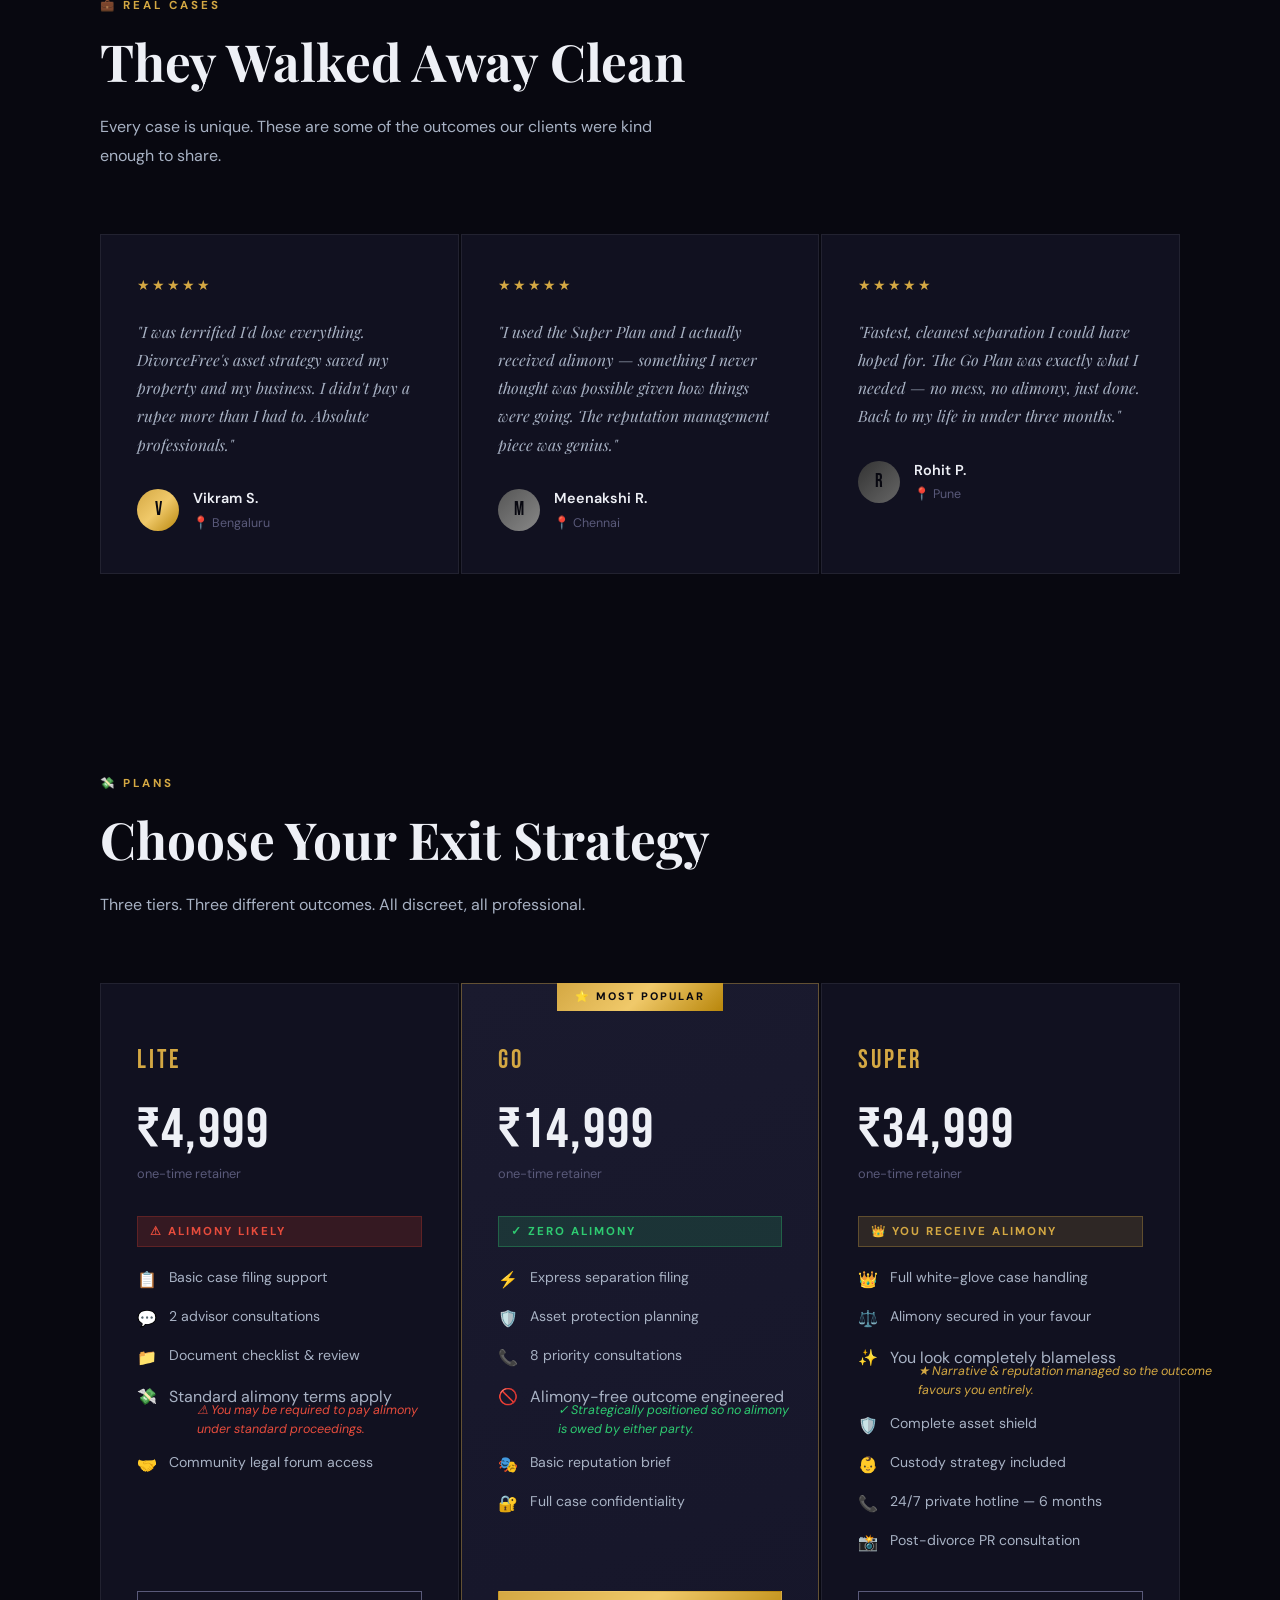
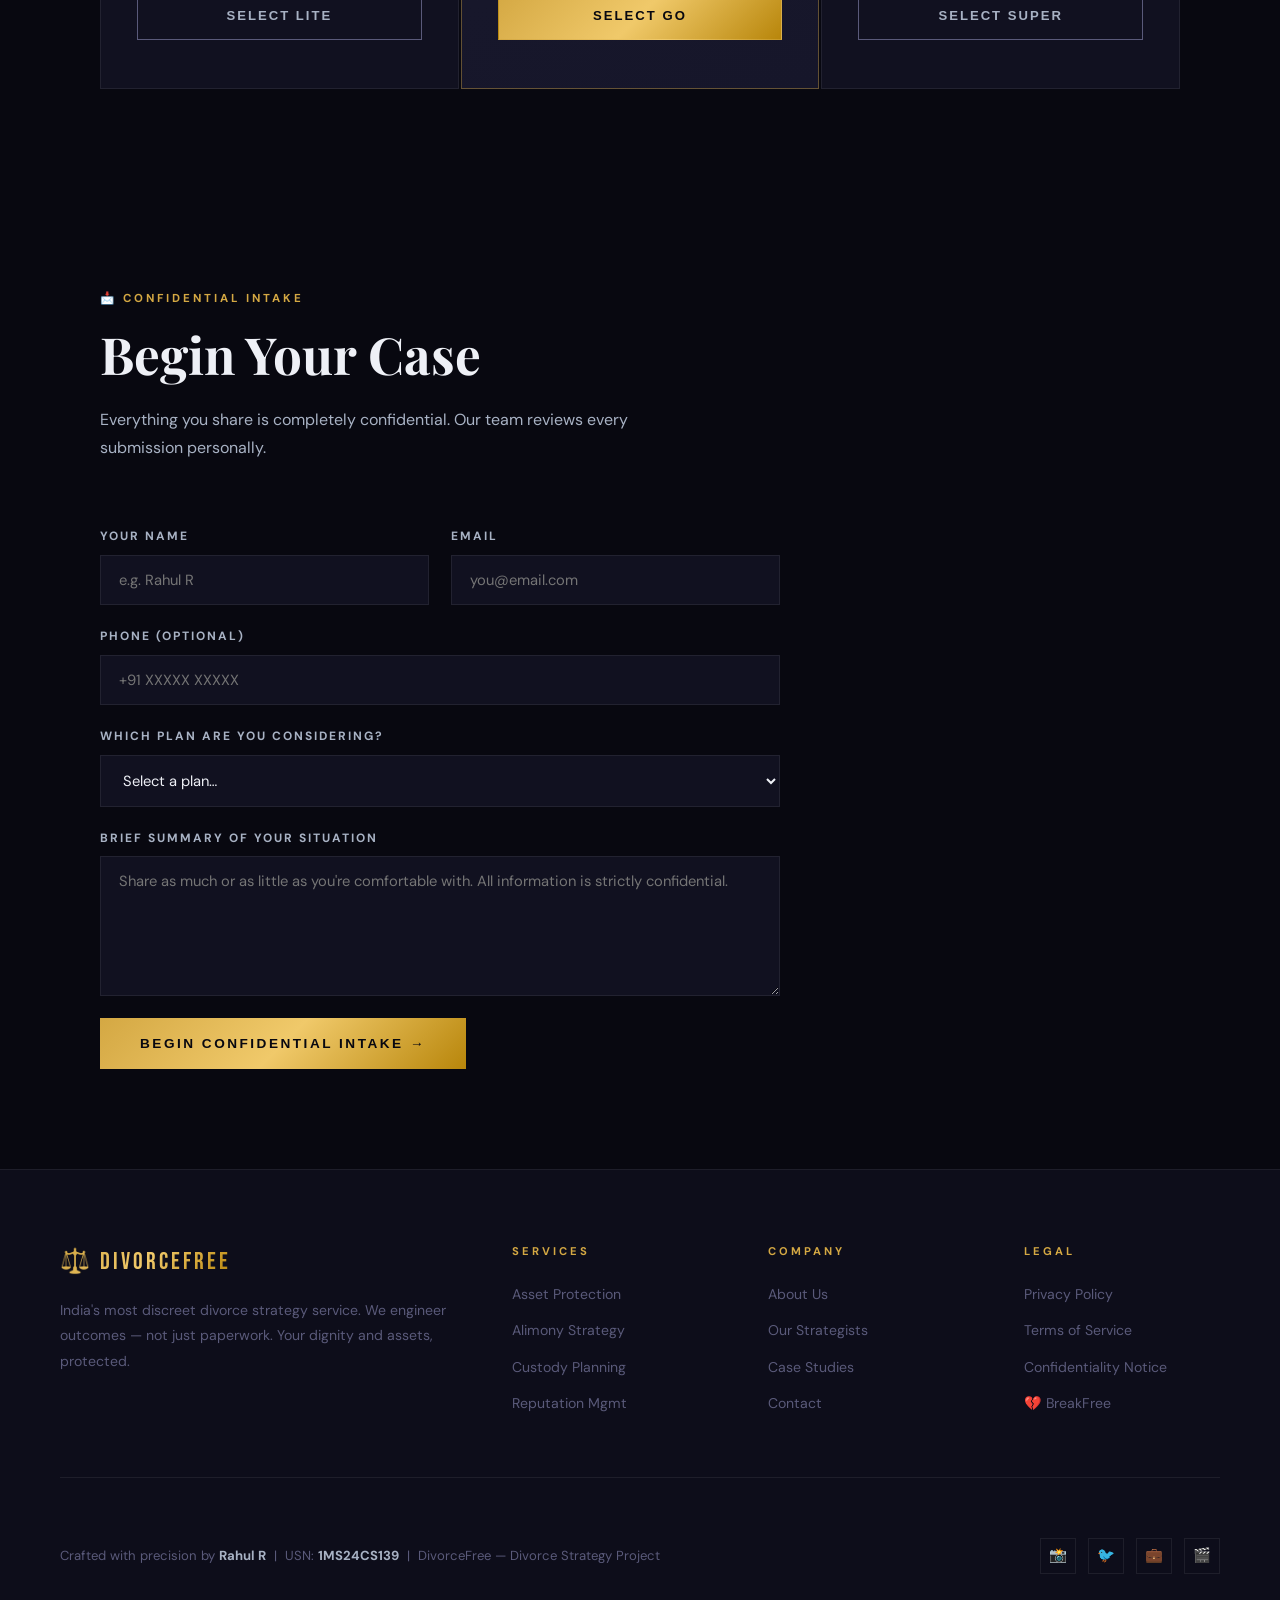
==== commit efd00835: "Update divorce.html" ====
--- a/divorce.html
+++ b/divorce.html
@@ -771,7 +771,7 @@
             <span>💸</span>
             <span>
               Standard alimony terms apply
-              <div class="alimony-note bad">⚠ You may be required to pay alimony under standard proceedings.</div>
+              <div class="alimony-note bad">⚠ You may be required to pay alimony <br> under standard proceedings.</div>
             </span>
           </li>
           <li><span>🤝</span> Community legal forum access</li>
@@ -794,7 +794,7 @@
             <span>🚫</span>
             <span>
               Alimony-free outcome engineered
-              <div class="alimony-note good">✓ Strategically positioned so no alimony is owed by either party.</div>
+              <div class="alimony-note good">✓ Strategically positioned so no alimony <br> is owed by either party.</div>
             </span>
           </li>
           <li><span>🎭</span> Basic reputation brief</li>
@@ -816,7 +816,7 @@
             <span>✨</span>
             <span>
               You look completely blameless
-              <div class="alimony-note gold">★ Narrative & reputation managed so the outcome favours you entirely.</div>
+              <div class="alimony-note gold">★ Narrative & reputation managed so the outcome <br> favours you entirely.</div>
             </span>
           </li>
           <li><span>🛡️</span> Complete asset shield</li>
